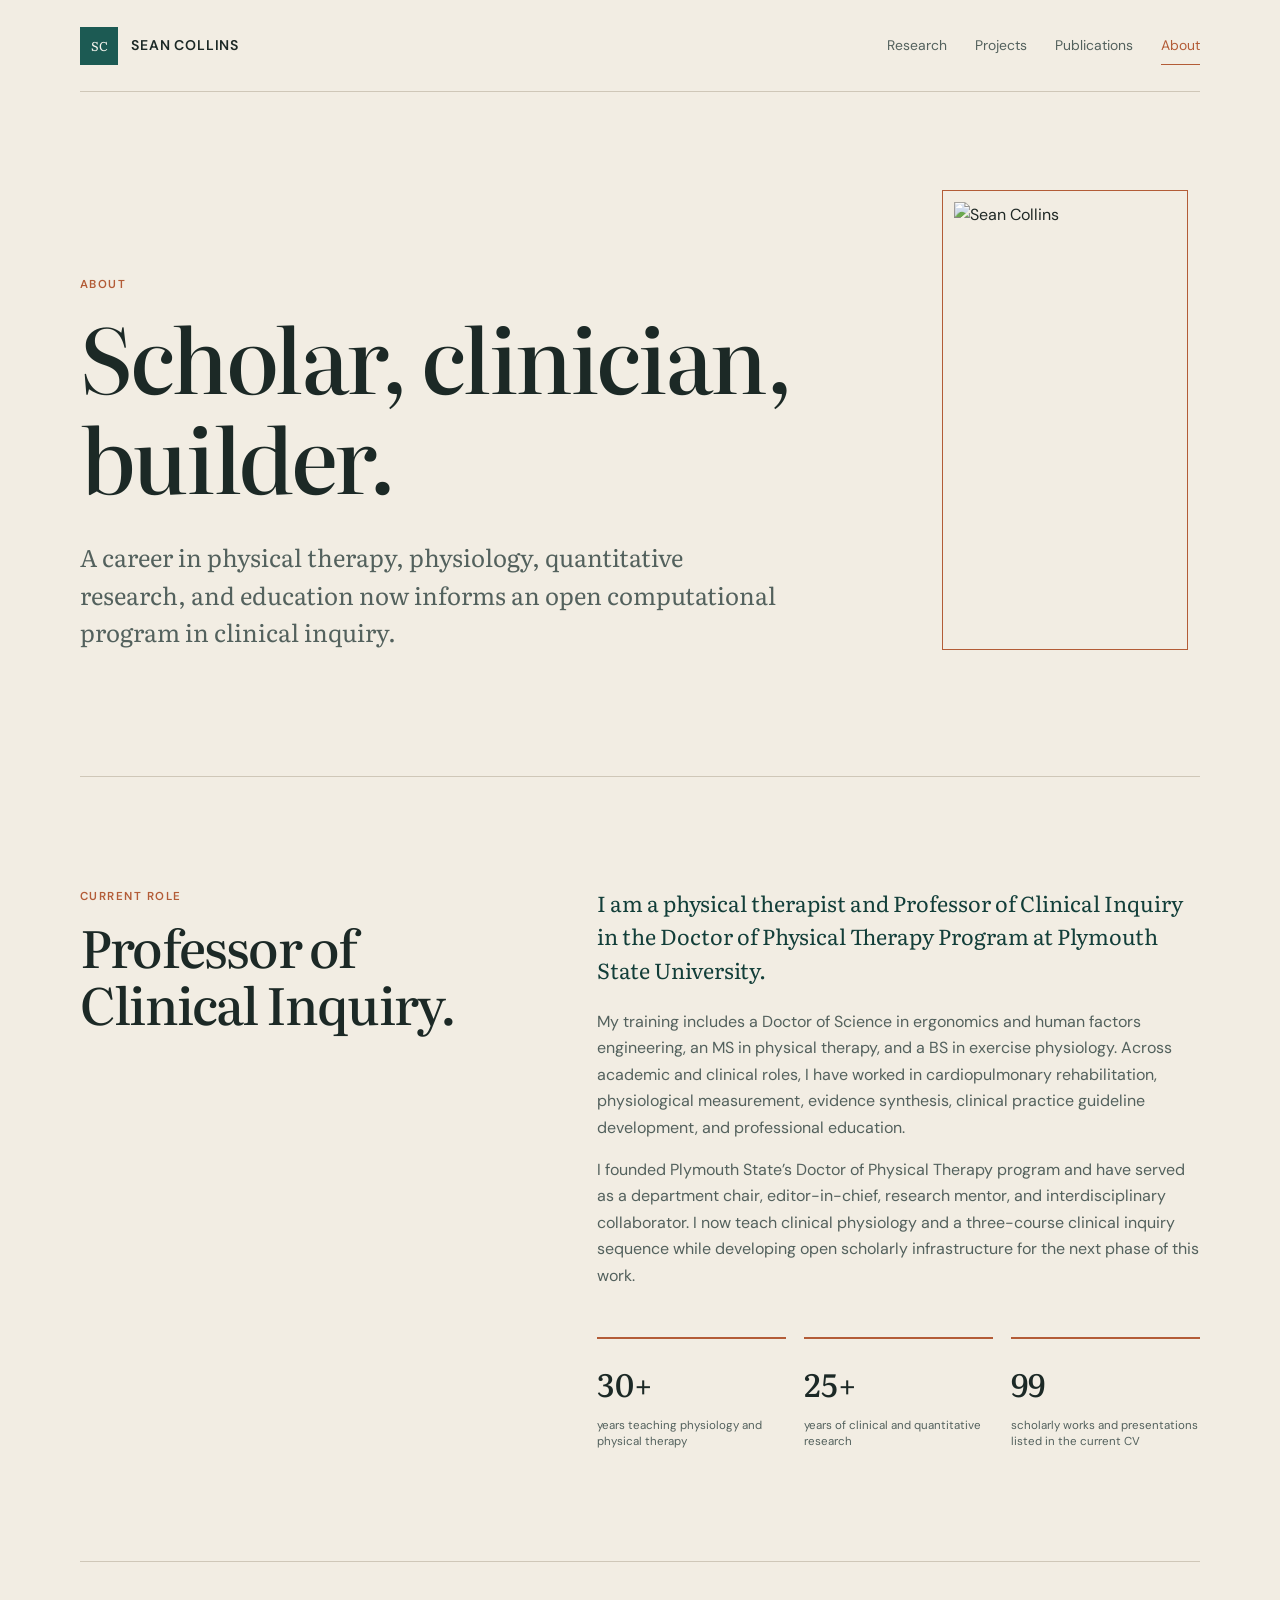
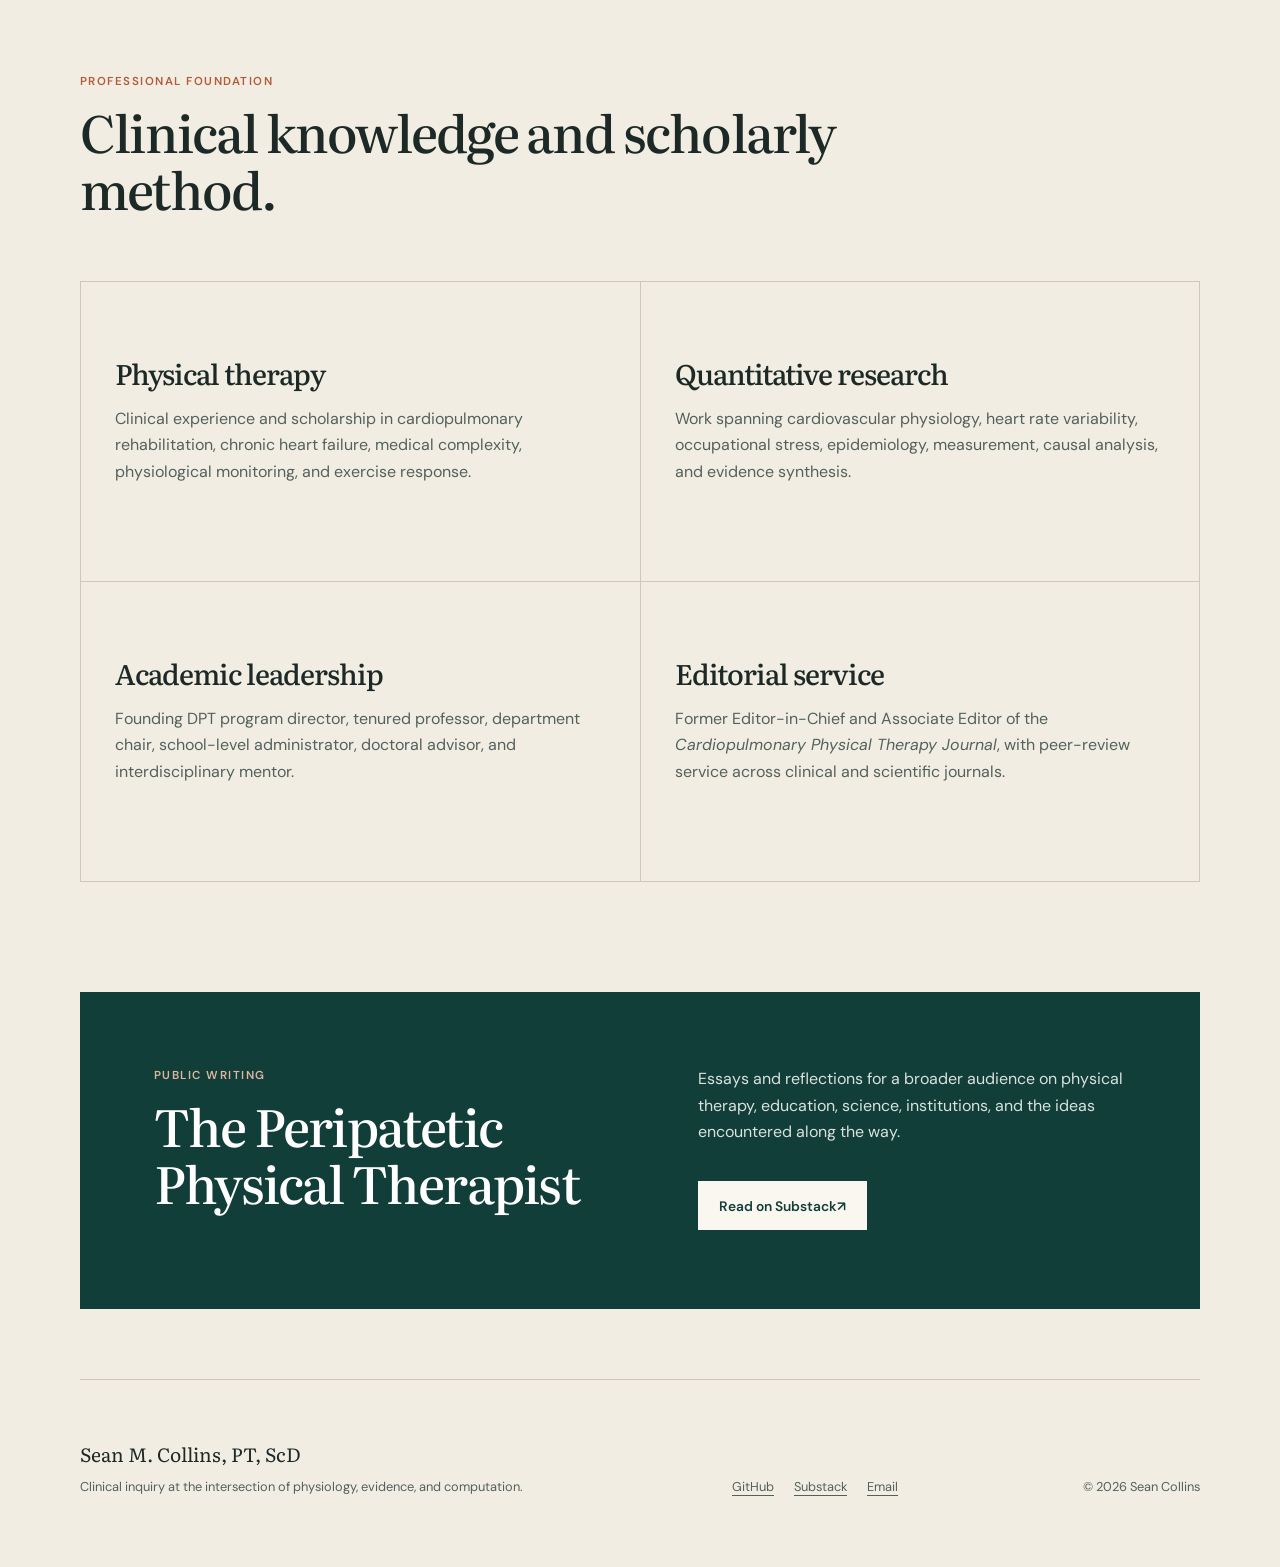
==== about.html @ 3b699ae3 "Split portfolio into focused pages Add a searchable CV-derived bibliography and increase the editori" ====
<!doctype html>
<html lang="en">
  <head>
    <meta charset="UTF-8" /><meta name="viewport" content="width=device-width, initial-scale=1.0" />
    <meta name="description" content="About Sean Collins, physical therapist, Professor of Clinical Inquiry, researcher, educator, and open-source builder." />
    <meta name="theme-color" content="#f2ede3" /><title>About | Sean Collins</title>
    <link rel="icon" href="favicon.svg" type="image/svg+xml" /><link rel="preconnect" href="https://fonts.googleapis.com" /><link rel="preconnect" href="https://fonts.gstatic.com" crossorigin />
    <link href="https://fonts.googleapis.com/css2?family=DM+Sans:wght@400;500;600&family=Literata:opsz,wght@7..72,400;7..72,500;7..72,600&display=swap" rel="stylesheet" />
    <link rel="stylesheet" href="styles.css" /><script src="script.js" defer></script>
  </head>
  <body>
    <a class="skip-link" href="#main">Skip to content</a>
    <header class="site-header"><a class="wordmark" href="index.html" aria-label="Sean Collins, home"><span>SC</span><strong>Sean Collins</strong></a><button class="menu-button" type="button" aria-expanded="false" aria-controls="site-nav"><span class="sr-only">Toggle navigation</span><span></span><span></span></button><nav id="site-nav" aria-label="Primary navigation"><a href="research.html">Research</a><a href="projects.html">Projects</a><a href="publications.html">Publications</a><a href="about.html" aria-current="page">About</a></nav></header>
    <main id="main">
      <header class="page-hero about-hero"><div><p class="eyebrow">About</p><h1>Scholar, clinician, builder.</h1><p class="hero-summary">A career in physical therapy, physiology, quantitative research, and education now informs an open computational program in clinical inquiry.</p></div><div class="portrait-frame"><img src="https://avatars.githubusercontent.com/u/75478344?v=4" alt="Sean Collins" width="460" height="460" /></div></header>
      <section class="about ruled-section">
        <div class="about-intro"><p class="section-number">Current role</p><h2>Professor of Clinical Inquiry.</h2></div>
        <div class="about-body"><p class="lead">I am a physical therapist and Professor of Clinical Inquiry in the Doctor of Physical Therapy Program at Plymouth State University.</p><p>My training includes a Doctor of Science in ergonomics and human factors engineering, an MS in physical therapy, and a BS in exercise physiology. Across academic and clinical roles, I have worked in cardiopulmonary rehabilitation, physiological measurement, evidence synthesis, clinical practice guideline development, and professional education.</p><p>I founded Plymouth State’s Doctor of Physical Therapy program and have served as a department chair, editor-in-chief, research mentor, and interdisciplinary collaborator. I now teach clinical physiology and a three-course clinical inquiry sequence while developing open scholarly infrastructure for the next phase of this work.</p><div class="credentials"><div><strong>30+</strong><span>years teaching physiology and physical therapy</span></div><div><strong>25+</strong><span>years of clinical and quantitative research</span></div><div><strong>99</strong><span>scholarly works and presentations listed in the current CV</span></div></div></div>
      </section>
      <section class="experience ruled-section">
        <div class="section-heading"><p class="section-number">Professional foundation</p><h2>Clinical knowledge and scholarly method.</h2></div>
        <div class="experience-grid"><article><h3>Physical therapy</h3><p>Clinical experience and scholarship in cardiopulmonary rehabilitation, chronic heart failure, medical complexity, physiological monitoring, and exercise response.</p></article><article><h3>Quantitative research</h3><p>Work spanning cardiovascular physiology, heart rate variability, occupational stress, epidemiology, measurement, causal analysis, and evidence synthesis.</p></article><article><h3>Academic leadership</h3><p>Founding DPT program director, tenured professor, department chair, school-level administrator, doctoral advisor, and interdisciplinary mentor.</p></article><article><h3>Editorial service</h3><p>Former Editor-in-Chief and Associate Editor of the <cite>Cardiopulmonary Physical Therapy Journal</cite>, with peer-review service across clinical and scientific journals.</p></article></div>
      </section>
      <section class="writing" aria-labelledby="writing-title"><div><p class="section-number">Public writing</p><h2 id="writing-title">The Peripatetic Physical Therapist</h2></div><div><p>Essays and reflections for a broader audience on physical therapy, education, science, institutions, and the ideas encountered along the way.</p><a class="button button-light" href="https://peripateticpt.substack.com/">Read on Substack <span aria-hidden="true">↗</span></a></div></section>
    </main>
    <footer><div><p class="footer-name">Sean M. Collins, PT, ScD</p><p>Clinical inquiry at the intersection of physiology, evidence, and computation.</p></div><div class="footer-links"><a href="https://github.com/scollinspt">GitHub</a><a href="https://peripateticpt.substack.com/">Substack</a><a href="mailto:smcollins1@plymouth.edu">Email</a></div><p class="copyright">© <span id="year">2026</span> Sean Collins</p></footer>
  </body>
</html>
---- styles.css ----
:root {
  --paper: #f2ede3; --paper-light: #faf7f0; --ink: #1c2926; --ink-soft: #53615d;
  --teal: #1c5a53; --teal-dark: #123e39; --copper: #b35c37; --line: #cfc7b8;
  --serif: "Literata", Georgia, serif; --sans: "DM Sans", Arial, sans-serif;
  --page: min(1120px, calc(100vw - 96px));
}
* { box-sizing: border-box; }
html { scroll-behavior: smooth; }
body { margin: 0; color: var(--ink); background: var(--paper); font-family: var(--sans); font-size: 16px; line-height: 1.65; }
a { color: inherit; text-decoration-thickness: 1px; text-underline-offset: 4px; }
img { display: block; max-width: 100%; }
h1, h2, h3, p { margin-top: 0; }
h1, h2, h3 { font-family: var(--serif); font-weight: 500; letter-spacing: -0.035em; line-height: 1.12; }
h1 { max-width: 900px; margin-bottom: 32px; font-size: clamp(3.35rem, 7vw, 7rem); }
h1 em { color: var(--copper); font-weight: 400; }
h2 { margin-bottom: 24px; font-size: clamp(2.2rem, 4vw, 3.8rem); }
h3 { font-size: clamp(1.4rem, 2.2vw, 2.05rem); }
.skip-link { position: fixed; z-index: 100; top: 12px; left: 12px; padding: 10px 16px; color: white; background: var(--teal-dark); transform: translateY(-150%); }
.skip-link:focus { transform: translateY(0); }
.sr-only { position: absolute; width: 1px; height: 1px; padding: 0; overflow: hidden; clip: rect(0, 0, 0, 0); white-space: nowrap; border: 0; }
.site-header { display: flex; align-items: center; justify-content: space-between; width: var(--page); min-height: 92px; margin: 0 auto; border-bottom: 1px solid var(--line); }
.wordmark { display: flex; gap: 13px; align-items: center; text-decoration: none; }
.wordmark span { display: grid; width: 38px; height: 38px; color: var(--paper-light); background: var(--teal); font-family: var(--serif); font-size: 0.8rem; place-items: center; }
.wordmark strong { font-size: 0.88rem; font-weight: 600; letter-spacing: 0.06em; text-transform: uppercase; }
#site-nav { display: flex; gap: 28px; }
#site-nav a { position: relative; color: var(--ink-soft); font-size: 0.87rem; text-decoration: none; }
#site-nav a:hover, #site-nav a:focus-visible, #site-nav a[aria-current="page"] { color: var(--copper); }
#site-nav a[aria-current="page"]::after { position: absolute; right: 0; bottom: -8px; left: 0; height: 1px; background: var(--copper); content: ""; }
.menu-button { display: none; }
.hero { display: grid; grid-template-columns: minmax(0, 3fr) minmax(250px, 1fr); gap: clamp(48px, 8vw, 110px); align-items: end; width: var(--page); min-height: calc(100vh - 92px); padding: 96px 0 88px; }
.page-hero { width: var(--page); min-height: 550px; margin: 0 auto; padding: 110px 0 90px; border-bottom: 1px solid var(--line); }
.page-hero h1 { max-width: 980px; }
.about-hero { display: grid; grid-template-columns: 2fr minmax(220px, 0.65fr); gap: 9vw; align-items: end; }
.eyebrow, .section-number, .project-meta, .project-number, .step-kicker, .pub-type, .bibliography-kicker { font-size: 0.72rem; font-weight: 600; letter-spacing: 0.13em; text-transform: uppercase; }
.eyebrow, .section-number, .step-kicker, .pub-type, .bibliography-kicker { color: var(--copper); }
.hero-summary { max-width: 700px; margin-bottom: 36px; color: var(--ink-soft); font-family: var(--serif); font-size: clamp(1.15rem, 2vw, 1.5rem); line-height: 1.55; }
.hero-actions, .project-links { display: flex; flex-wrap: wrap; gap: 24px; align-items: center; }
.button { display: inline-flex; align-items: center; justify-content: center; min-height: 49px; padding: 10px 20px; border: 1px solid var(--teal); font-size: 0.86rem; font-weight: 600; text-decoration: none; }
.button:hover, .button:focus-visible { color: white; background: var(--copper); border-color: var(--copper); }
.button-primary { color: white; background: var(--teal); }
.button-small { min-height: 43px; padding: 8px 16px; }
.button-light { margin-top: 20px; color: var(--teal-dark); background: var(--paper-light); border-color: var(--paper-light); }
.text-link { font-size: 0.88rem; font-weight: 600; }
.identity-card { padding-bottom: 8px; }
.portrait-frame { position: relative; margin-bottom: 24px; }
.portrait-frame::before { position: absolute; z-index: -1; inset: -12px 12px 12px -12px; border: 1px solid var(--copper); content: ""; }
.portrait-frame img { width: 100%; aspect-ratio: 1; filter: grayscale(20%) sepia(8%); object-fit: cover; }
.identity-copy { padding-left: 12px; border-left: 2px solid var(--copper); color: var(--ink-soft); font-size: 0.82rem; line-height: 1.55; }
.identity-copy p { margin-bottom: 0; }
.identity-copy .signature { margin-bottom: 7px; color: var(--ink); font-family: var(--serif); font-size: 1.12rem; }
.ruled-section { width: var(--page); margin: 0 auto; padding: 110px 0; border-top: 1px solid var(--line); }
.page-hero + .ruled-section { border-top: 0; }
.premise-grid, .split-callout { display: grid; grid-template-columns: 1fr 1fr; gap: 9vw; margin-top: 42px; }
.split-callout { margin-top: 0; }
.premise-grid h2 { max-width: 500px; }
.premise-grid > div { max-width: 600px; }
.lead { color: var(--teal-dark); font-family: var(--serif); font-size: 1.35rem; line-height: 1.55; }
.section-heading { max-width: 820px; margin-bottom: 64px; }
.section-heading > p:last-child { max-width: 670px; color: var(--ink-soft); font-size: 1.05rem; }
.research-path { display: grid; grid-template-columns: 1fr 42px 1fr 42px 1fr; align-items: stretch; }
.path-step { position: relative; display: flex; flex-direction: column; min-height: 380px; padding: 32px; border: 1px solid var(--line); background: rgb(250 247 240 / 45%); }
.compact-path .path-step { min-height: 350px; }
.step-index { display: grid; width: 38px; height: 38px; margin-bottom: 42px; border: 1px solid var(--copper); border-radius: 50%; color: var(--copper); font-family: var(--serif); place-items: center; }
.path-step h3 { margin-bottom: 20px; }
.path-step p:not(.step-kicker) { color: var(--ink-soft); font-size: 0.93rem; }
.path-step a { margin-top: auto; color: var(--teal); font-weight: 600; }
.path-arrow { display: grid; color: var(--copper); font-family: var(--serif); font-size: 1.5rem; place-items: center; }
.portal-grid, .principle-grid, .experience-grid { display: grid; grid-template-columns: repeat(2, 1fr); border-top: 1px solid var(--line); border-left: 1px solid var(--line); }
.portal-card, .principle-grid article, .experience-grid article { min-height: 270px; padding: 34px; border-right: 1px solid var(--line); border-bottom: 1px solid var(--line); }
.portal-card { text-decoration: none; }
.portal-card > span, .principle-grid article > span { color: var(--copper); font-size: 0.75rem; font-weight: 600; }
.portal-card h3, .principle-grid h3, .experience-grid h3 { margin: 42px 0 16px; }
.portal-card p, .principle-grid p, .experience-grid p { color: var(--ink-soft); }
.portal-card:hover, .portal-card:focus-visible { color: white; background: var(--teal); outline: 0; }
.portal-card:hover p, .portal-card:focus-visible p { color: #d9e2df; }
.principle-grid article, .experience-grid article { min-height: 300px; }
blockquote { max-width: 850px; margin: 0 auto; padding: 50px 48px 120px; color: var(--teal-dark); text-align: center; }
blockquote p { font-family: var(--serif); font-size: clamp(1.5rem, 2.8vw, 2.35rem); line-height: 1.45; }
blockquote::before { display: block; width: 80px; height: 1px; margin: 0 auto 32px; background: var(--copper); content: ""; }
.project-list { padding-top: 0; }
.project { position: relative; padding: 80px 0; overflow: hidden; border-bottom: 1px solid var(--line); scroll-margin-top: 30px; }
.project:first-child { padding-top: 30px; }
.project-meta { display: flex; justify-content: space-between; margin-bottom: 52px; color: var(--ink-soft); }
.project-meta span:last-child { color: var(--copper); }
.project-body { display: grid; grid-template-columns: 1fr 2fr; gap: 7vw; }
.project-number { margin-bottom: 16px; color: var(--copper); }
.project h2 { margin-bottom: 0; font-size: clamp(2.2rem, 4.8vw, 4.7rem); }
.project-description { max-width: 680px; }
.project-description > p { color: var(--ink-soft); }
.project-description .project-lead { color: var(--ink); font-family: var(--serif); font-size: 1.28rem; }
.tags { display: flex; flex-wrap: wrap; gap: 8px; margin: 28px 0 32px; }
.tags span { padding: 5px 10px; border: 1px solid var(--line); color: var(--ink-soft); font-size: 0.75rem; }
.model-figure { position: relative; width: min(100%, 650px); height: 340px; margin: 70px auto 0; }
.model-core, .orbit { position: absolute; top: 50%; left: 50%; display: grid; border-radius: 50%; transform: translate(-50%, -50%); place-items: center; }
.model-core { z-index: 4; width: 160px; height: 160px; color: white; background: var(--teal); box-shadow: 0 16px 35px rgb(28 90 83 / 20%); text-align: center; }
.model-core strong { font-family: var(--serif); font-size: 1.55rem; }
.model-core span { font-size: 0.65rem; letter-spacing: 0.12em; text-transform: uppercase; }
.orbit { border: 1px solid var(--line); }
.orbit span { position: absolute; padding: 5px 9px; color: var(--ink-soft); background: var(--paper); font-size: 0.72rem; letter-spacing: 0.08em; text-transform: uppercase; }
.orbit-one { width: 270px; height: 210px; }.orbit-one span { top: -14px; }
.orbit-two { width: 410px; height: 275px; }.orbit-two span { right: -28px; }
.orbit-three { width: 560px; height: 335px; }.orbit-three span { bottom: 2px; }
.about { display: grid; grid-template-columns: 1fr 1.5fr; gap: 9vw; }
.about-intro { position: sticky; top: 40px; align-self: start; }
.about-body > p:not(.lead) { color: var(--ink-soft); }
.credentials { display: grid; grid-template-columns: repeat(3, 1fr); gap: 18px; margin-top: 48px; }
.credentials div { padding-top: 18px; border-top: 2px solid var(--copper); }
.credentials strong, .credentials span { display: block; }
.credentials strong { margin-bottom: 8px; font-family: var(--serif); font-size: 2rem; font-weight: 500; }
.credentials span { color: var(--ink-soft); font-size: 0.72rem; line-height: 1.45; }
.writing { display: grid; grid-template-columns: 1fr 1fr; gap: 9vw; width: var(--page); margin: 0 auto 70px; padding: 74px; color: white; background: var(--teal-dark); }
.writing .section-number { color: #dfb69e; }
.writing p { max-width: 520px; color: #d9e2df; }
.bibliography-note { max-width: 660px; color: var(--ink-soft); font-size: 0.86rem; }
.bibliography-tools { position: sticky; z-index: 5; top: 0; width: var(--page); margin: 0 auto; padding: 28px 0 24px; border-bottom: 1px solid var(--line); background: rgb(242 237 227 / 96%); backdrop-filter: blur(8px); }
.bibliography-tools > label { display: block; margin-bottom: 8px; color: var(--copper); font-size: 0.72rem; font-weight: 600; letter-spacing: 0.12em; text-transform: uppercase; }
.search-row { display: grid; grid-template-columns: 1fr auto; gap: 22px; align-items: center; }
#publication-search { width: 100%; padding: 13px 0; border: 0; border-bottom: 1px solid var(--ink); outline: 0; color: var(--ink); background: transparent; font: 1.05rem var(--serif); }
#publication-search:focus { border-color: var(--copper); box-shadow: 0 1px var(--copper); }
#publication-result-count { color: var(--ink-soft); font-size: 0.8rem; white-space: nowrap; }
.category-links { display: flex; flex-wrap: wrap; gap: 8px 20px; margin-top: 18px; }
.category-links a { color: var(--ink-soft); font-size: 0.76rem; }
.bibliography-section { width: var(--page); margin: 0 auto; padding: 90px 0; border-bottom: 1px solid var(--line); scroll-margin-top: 180px; }
.bibliography-heading { display: grid; grid-template-columns: 1fr auto; gap: 30px; align-items: end; margin-bottom: 48px; }
.bibliography-heading h2 { max-width: 780px; margin-bottom: 0; }
.bibliography-heading > a { color: var(--ink-soft); font-size: 0.76rem; }
.bibliography-list { margin: 0; padding: 0; border-top: 1px solid var(--line); list-style: none; }
.bibliography-list li { display: grid; grid-template-columns: 72px 1fr; gap: 28px; padding: 24px 0; border-bottom: 1px solid var(--line); }
.bibliography-list li[hidden], .bibliography-section[hidden] { display: none; }
.bibliography-list p { max-width: 900px; margin-bottom: 0; color: var(--ink-soft); }
.bibliography-list a { color: var(--teal); overflow-wrap: anywhere; }
.citation-year { color: var(--copper); font-family: var(--serif); font-size: 1.08rem; }
.status-label { display: inline-block; margin-left: 8px; padding: 2px 7px; border: 1px solid var(--copper); color: var(--copper); font: 0.64rem var(--sans); letter-spacing: 0.06em; text-transform: uppercase; }
footer { display: grid; grid-template-columns: 2fr 1fr auto; gap: 50px; align-items: end; width: var(--page); margin: 0 auto; padding: 58px 0 70px; border-top: 1px solid var(--line); color: var(--ink-soft); font-size: 0.8rem; }
footer p { margin-bottom: 0; }
.footer-name { margin-bottom: 6px; color: var(--ink); font-family: var(--serif); font-size: 1.2rem; }
.footer-links { display: flex; gap: 20px; }
.copyright { white-space: nowrap; }
@media (max-width: 900px) {
  :root { --page: min(100% - 48px, 720px); }
  .site-header { position: relative; }
  .menu-button { display: grid; width: 42px; height: 42px; padding: 11px; border: 0; background: transparent; place-content: center; }
  .menu-button span:not(.sr-only) { display: block; width: 22px; height: 1px; margin: 3px 0; background: var(--ink); }
  #site-nav { position: absolute; z-index: 10; top: 76px; right: 0; left: 0; display: none; flex-direction: column; gap: 0; padding: 12px 20px; background: var(--paper-light); box-shadow: 0 12px 20px rgb(28 41 38 / 8%); }
  #site-nav.open { display: flex; }
  #site-nav a { padding: 12px 0; }
  #site-nav a[aria-current="page"]::after { display: none; }
  .hero { grid-template-columns: 1fr; min-height: auto; padding: 82px 0; }
  .page-hero { min-height: 0; padding: 82px 0; }
  .about-hero { grid-template-columns: 1fr; }
  .about-hero .portrait-frame { max-width: 280px; }
  .identity-card { display: grid; grid-template-columns: 180px 1fr; gap: 30px; align-items: end; max-width: 520px; }
  .identity-card .portrait-frame { margin-bottom: 0; }
  .premise-grid, .about, .split-callout, .writing { grid-template-columns: 1fr; gap: 35px; }
  .research-path { grid-template-columns: 1fr; }
  .path-arrow { height: 42px; transform: rotate(90deg); }
  .path-step { min-height: 310px; }
  .about-intro { position: static; }
  .writing { padding: 52px; }
  .bibliography-tools { position: static; }
  footer { grid-template-columns: 1fr; gap: 28px; }
}
@media (max-width: 620px) {
  :root { --page: calc(100vw - 36px); }
  h1 { font-size: clamp(3rem, 14vw, 4.7rem); }
  .site-header { min-height: 76px; }
  .hero, .page-hero { padding: 64px 0; }
  .identity-card { grid-template-columns: 112px 1fr; gap: 20px; }
  .ruled-section { padding: 78px 0; }
  .portal-grid, .principle-grid, .experience-grid, .credentials { grid-template-columns: 1fr; }
  .portal-card, .principle-grid article, .experience-grid article { min-height: 0; }
  .project-meta { gap: 20px; }
  .project-body { grid-template-columns: 1fr; gap: 28px; }
  .project h2 { font-size: 2.7rem; }
  .model-figure { height: 290px; transform: scale(0.72); }
  .writing { width: 100%; margin-bottom: 0; padding: 64px 24px; }
  .search-row { grid-template-columns: 1fr; gap: 8px; }
  .bibliography-section { padding: 70px 0; }
  .bibliography-heading { grid-template-columns: 1fr; }
  .bibliography-heading > a { display: none; }
  .bibliography-list li { grid-template-columns: 52px 1fr; gap: 16px; padding: 22px 0; }
}
@media (prefers-reduced-motion: reduce) { html { scroll-behavior: auto; } }
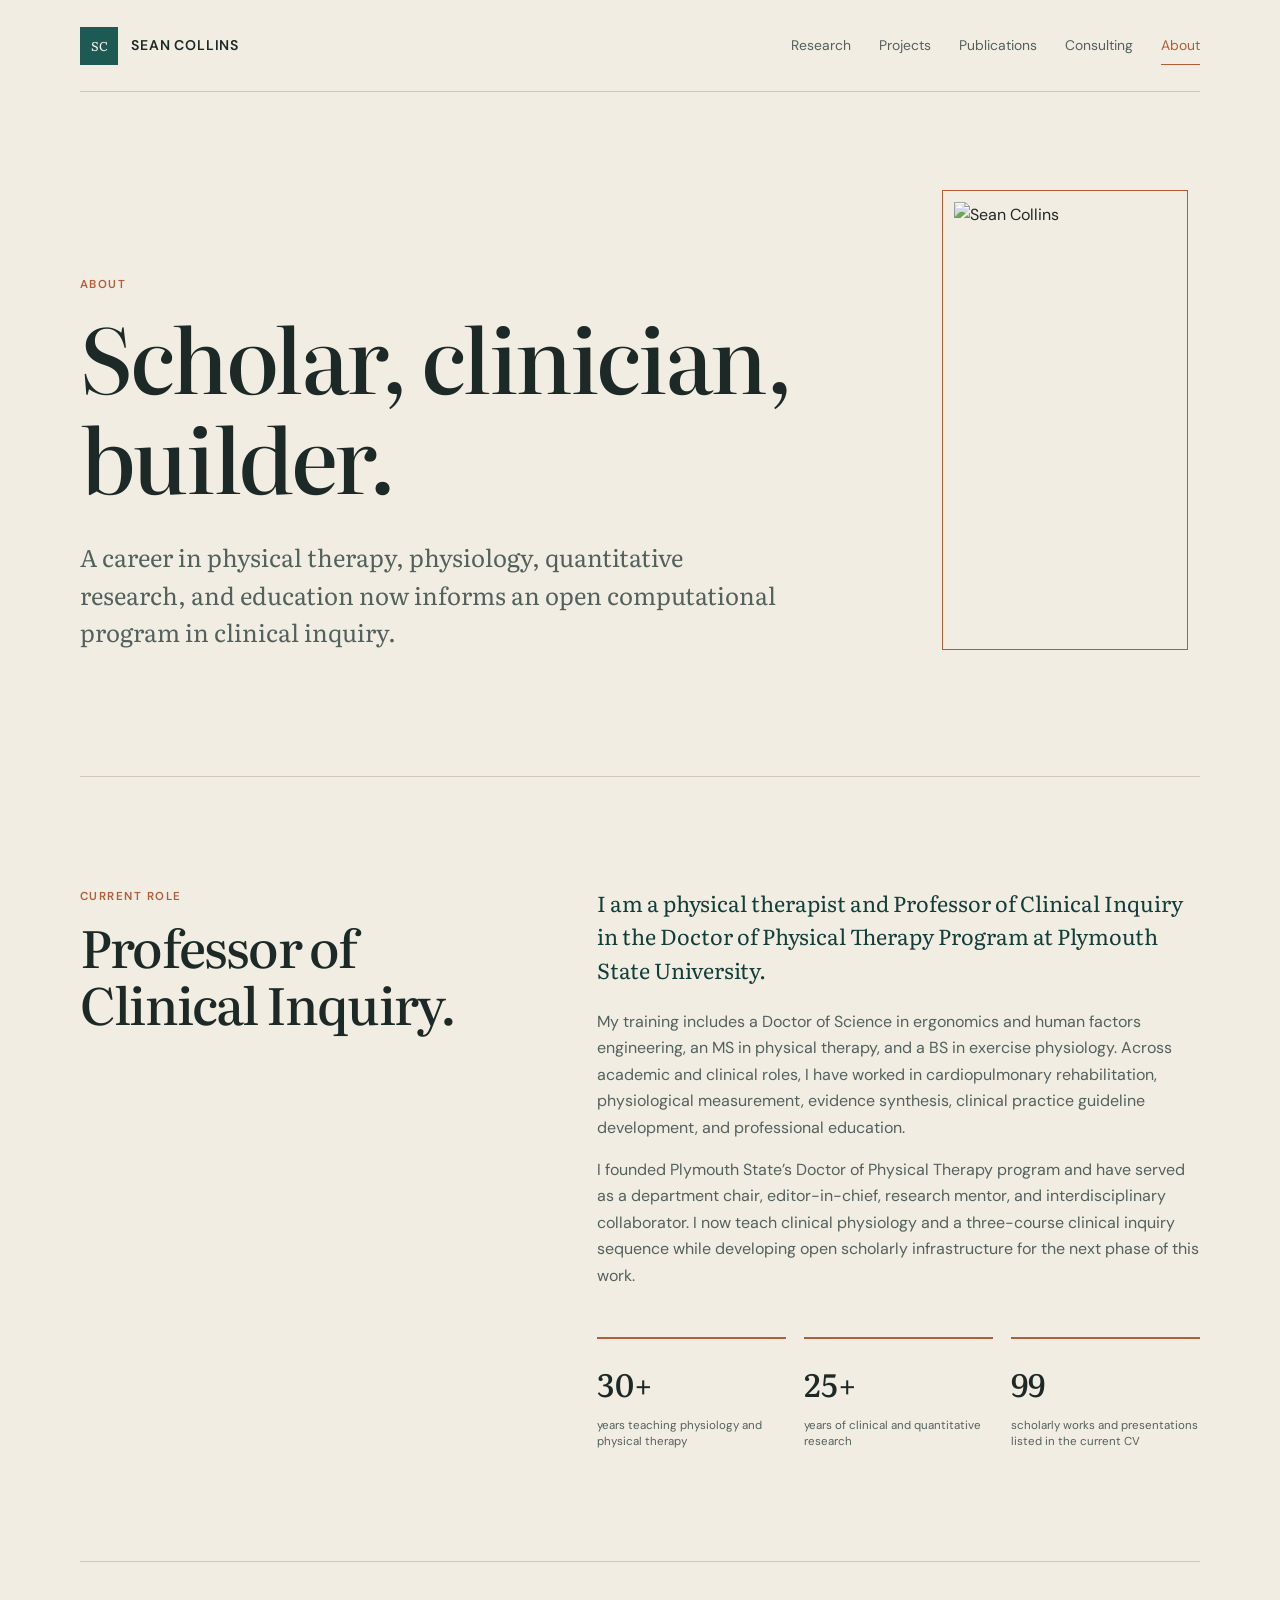
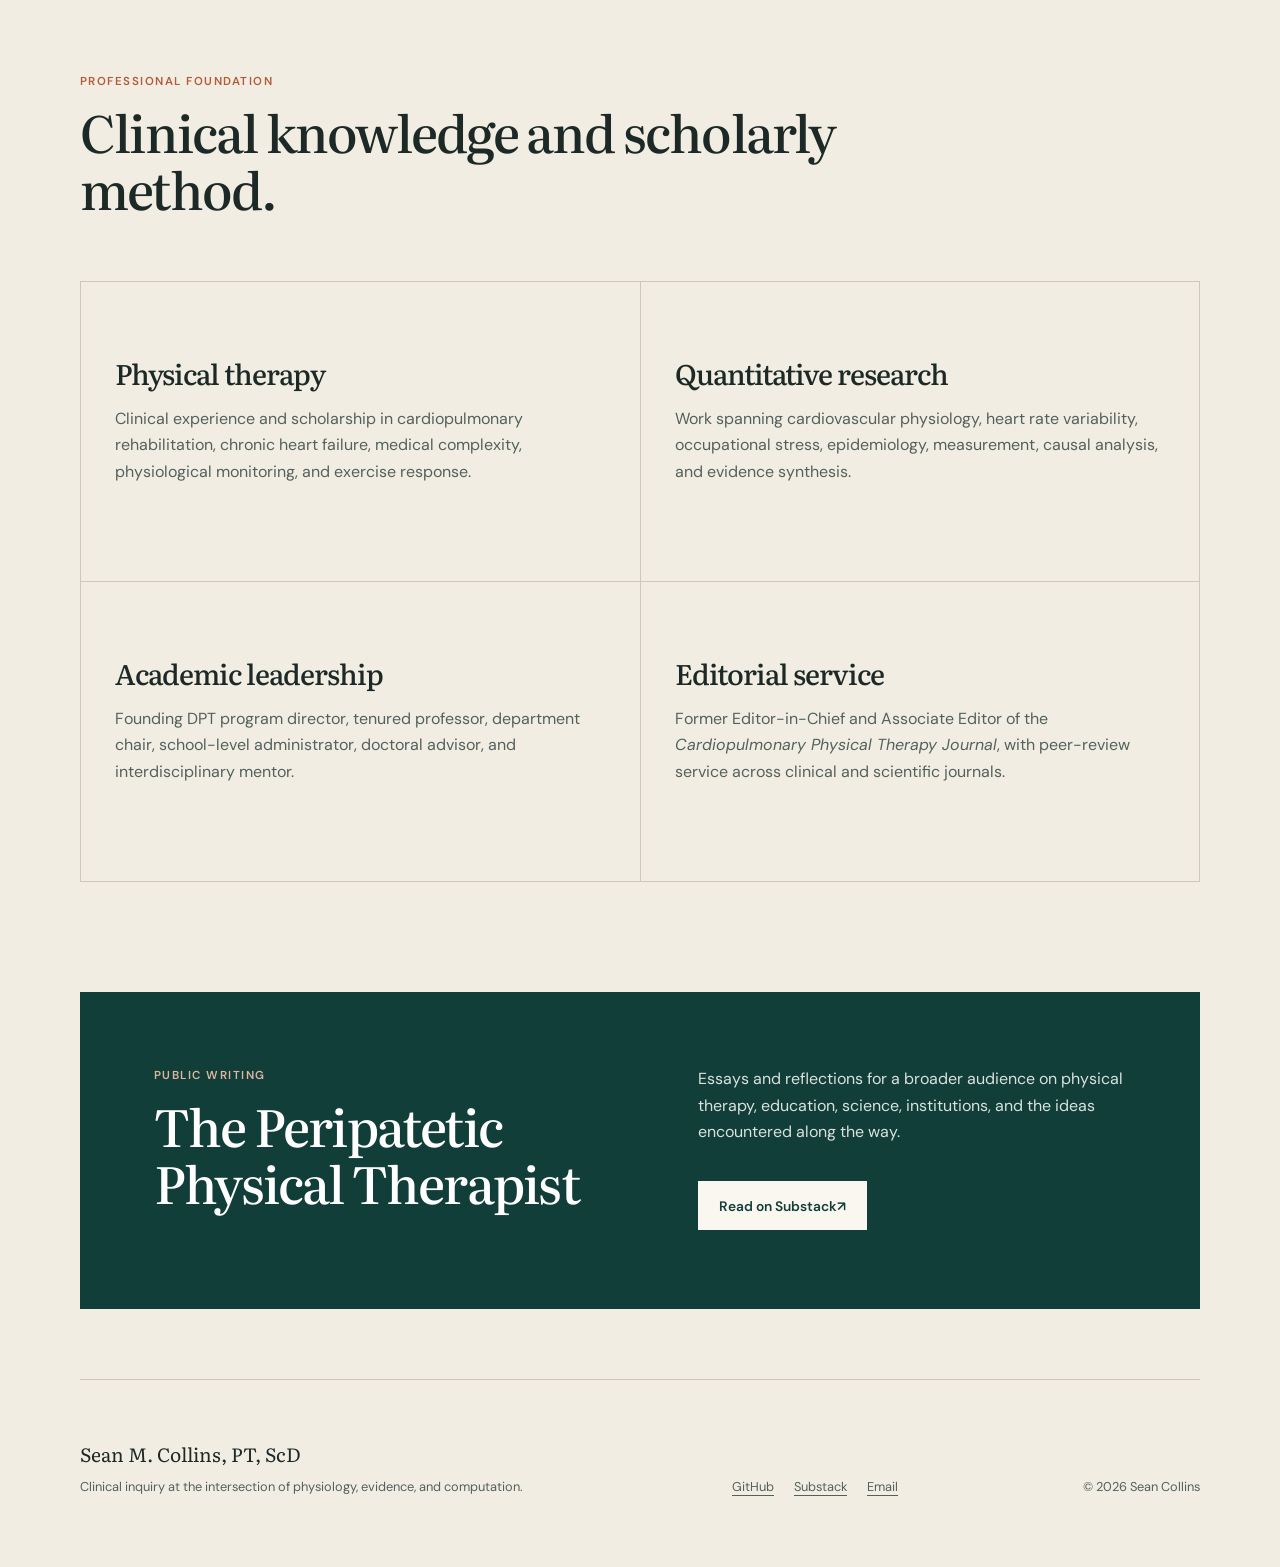
==== commit b4e03e0b: "Add consulting and mentoring services" ====
--- a/about.html
+++ b/about.html
@@ -10,7 +10,7 @@
   </head>
   <body>
     <a class="skip-link" href="#main">Skip to content</a>
-    <header class="site-header"><a class="wordmark" href="index.html" aria-label="Sean Collins, home"><span>SC</span><strong>Sean Collins</strong></a><button class="menu-button" type="button" aria-expanded="false" aria-controls="site-nav"><span class="sr-only">Toggle navigation</span><span></span><span></span></button><nav id="site-nav" aria-label="Primary navigation"><a href="research.html">Research</a><a href="projects.html">Projects</a><a href="publications.html">Publications</a><a href="about.html" aria-current="page">About</a></nav></header>
+    <header class="site-header"><a class="wordmark" href="index.html" aria-label="Sean Collins, home"><span>SC</span><strong>Sean Collins</strong></a><button class="menu-button" type="button" aria-expanded="false" aria-controls="site-nav"><span class="sr-only">Toggle navigation</span><span></span><span></span></button><nav id="site-nav" aria-label="Primary navigation"><a href="research.html">Research</a><a href="projects.html">Projects</a><a href="publications.html">Publications</a><a href="consulting.html">Consulting</a><a href="about.html" aria-current="page">About</a></nav></header>
     <main id="main">
       <header class="page-hero about-hero"><div><p class="eyebrow">About</p><h1>Scholar, clinician, builder.</h1><p class="hero-summary">A career in physical therapy, physiology, quantitative research, and education now informs an open computational program in clinical inquiry.</p></div><div class="portrait-frame"><img src="https://avatars.githubusercontent.com/u/75478344?v=4" alt="Sean Collins" width="460" height="460" /></div></header>
       <section class="about ruled-section">
--- a/styles.css
+++ b/styles.css
@@ -8,6 +8,7 @@
 html { scroll-behavior: smooth; }
 body { margin: 0; color: var(--ink); background: var(--paper); font-family: var(--sans); font-size: 16px; line-height: 1.65; }
 a { color: inherit; text-decoration-thickness: 1px; text-underline-offset: 4px; }
+a:focus-visible, button:focus-visible, input:focus-visible { outline: 2px solid var(--copper); outline-offset: 4px; }
 img { display: block; max-width: 100%; }
 h1, h2, h3, p { margin-top: 0; }
 h1, h2, h3 { font-family: var(--serif); font-weight: 500; letter-spacing: -0.035em; line-height: 1.12; }
@@ -27,7 +28,7 @@
 #site-nav a:hover, #site-nav a:focus-visible, #site-nav a[aria-current="page"] { color: var(--copper); }
 #site-nav a[aria-current="page"]::after { position: absolute; right: 0; bottom: -8px; left: 0; height: 1px; background: var(--copper); content: ""; }
 .menu-button { display: none; }
-.hero { display: grid; grid-template-columns: minmax(0, 3fr) minmax(250px, 1fr); gap: clamp(48px, 8vw, 110px); align-items: end; width: var(--page); min-height: calc(100vh - 92px); padding: 96px 0 88px; }
+.hero { display: grid; grid-template-columns: minmax(0, 3fr) minmax(250px, 1fr); gap: clamp(48px, 8vw, 110px); align-items: end; width: var(--page); min-height: calc(100vh - 92px); margin: 0 auto; padding: 96px 0 88px; }
 .page-hero { width: var(--page); min-height: 550px; margin: 0 auto; padding: 110px 0 90px; border-bottom: 1px solid var(--line); }
 .page-hero h1 { max-width: 980px; }
 .about-hero { display: grid; grid-template-columns: 2fr minmax(220px, 0.65fr); gap: 9vw; align-items: end; }
@@ -65,6 +66,14 @@
 .path-step p:not(.step-kicker) { color: var(--ink-soft); font-size: 0.93rem; }
 .path-step a { margin-top: auto; color: var(--teal); font-weight: 600; }
 .path-arrow { display: grid; color: var(--copper); font-family: var(--serif); font-size: 1.5rem; place-items: center; }
+.ecosystem-grid { display: grid; grid-template-columns: repeat(2, 1fr); border-top: 1px solid var(--line); border-left: 1px solid var(--line); }
+.ecosystem-grid article { display: flex; flex-direction: column; min-height: 300px; padding: 34px; border-right: 1px solid var(--line); border-bottom: 1px solid var(--line); }
+.ecosystem-grid h3 { margin: 34px 0 18px; }
+.ecosystem-grid h3 a { text-decoration-color: var(--copper); }
+.ecosystem-grid article > p:not(.step-kicker) { color: var(--ink-soft); }
+.ecosystem-grid .text-link { margin-top: auto; color: var(--teal); }
+.ecosystem-flow { display: flex; gap: 18px; align-items: center; justify-content: center; margin: 34px 0 22px; color: var(--teal-dark); font-family: var(--serif); font-size: 1.05rem; text-align: center; }
+.ecosystem-flow span[aria-hidden="true"] { flex: 0 0 auto; color: var(--copper); font-size: 1.35rem; }
 .portal-grid, .principle-grid, .experience-grid { display: grid; grid-template-columns: repeat(2, 1fr); border-top: 1px solid var(--line); border-left: 1px solid var(--line); }
 .portal-card, .principle-grid article, .experience-grid article { min-height: 270px; padding: 34px; border-right: 1px solid var(--line); border-bottom: 1px solid var(--line); }
 .portal-card { text-decoration: none; }
@@ -153,6 +162,8 @@
   .identity-card .portrait-frame { margin-bottom: 0; }
   .premise-grid, .about, .split-callout, .writing { grid-template-columns: 1fr; gap: 35px; }
   .research-path { grid-template-columns: 1fr; }
+  .ecosystem-flow { flex-direction: column; }
+  .ecosystem-flow span[aria-hidden="true"] { transform: rotate(90deg); }
   .path-arrow { height: 42px; transform: rotate(90deg); }
   .path-step { min-height: 310px; }
   .about-intro { position: static; }
@@ -167,8 +178,8 @@
   .hero, .page-hero { padding: 64px 0; }
   .identity-card { grid-template-columns: 112px 1fr; gap: 20px; }
   .ruled-section { padding: 78px 0; }
-  .portal-grid, .principle-grid, .experience-grid, .credentials { grid-template-columns: 1fr; }
-  .portal-card, .principle-grid article, .experience-grid article { min-height: 0; }
+  .portal-grid, .principle-grid, .experience-grid, .credentials, .ecosystem-grid { grid-template-columns: 1fr; }
+  .portal-card, .principle-grid article, .experience-grid article, .ecosystem-grid article { min-height: 0; }
   .project-meta { gap: 20px; }
   .project-body { grid-template-columns: 1fr; gap: 28px; }
   .project h2 { font-size: 2.7rem; }
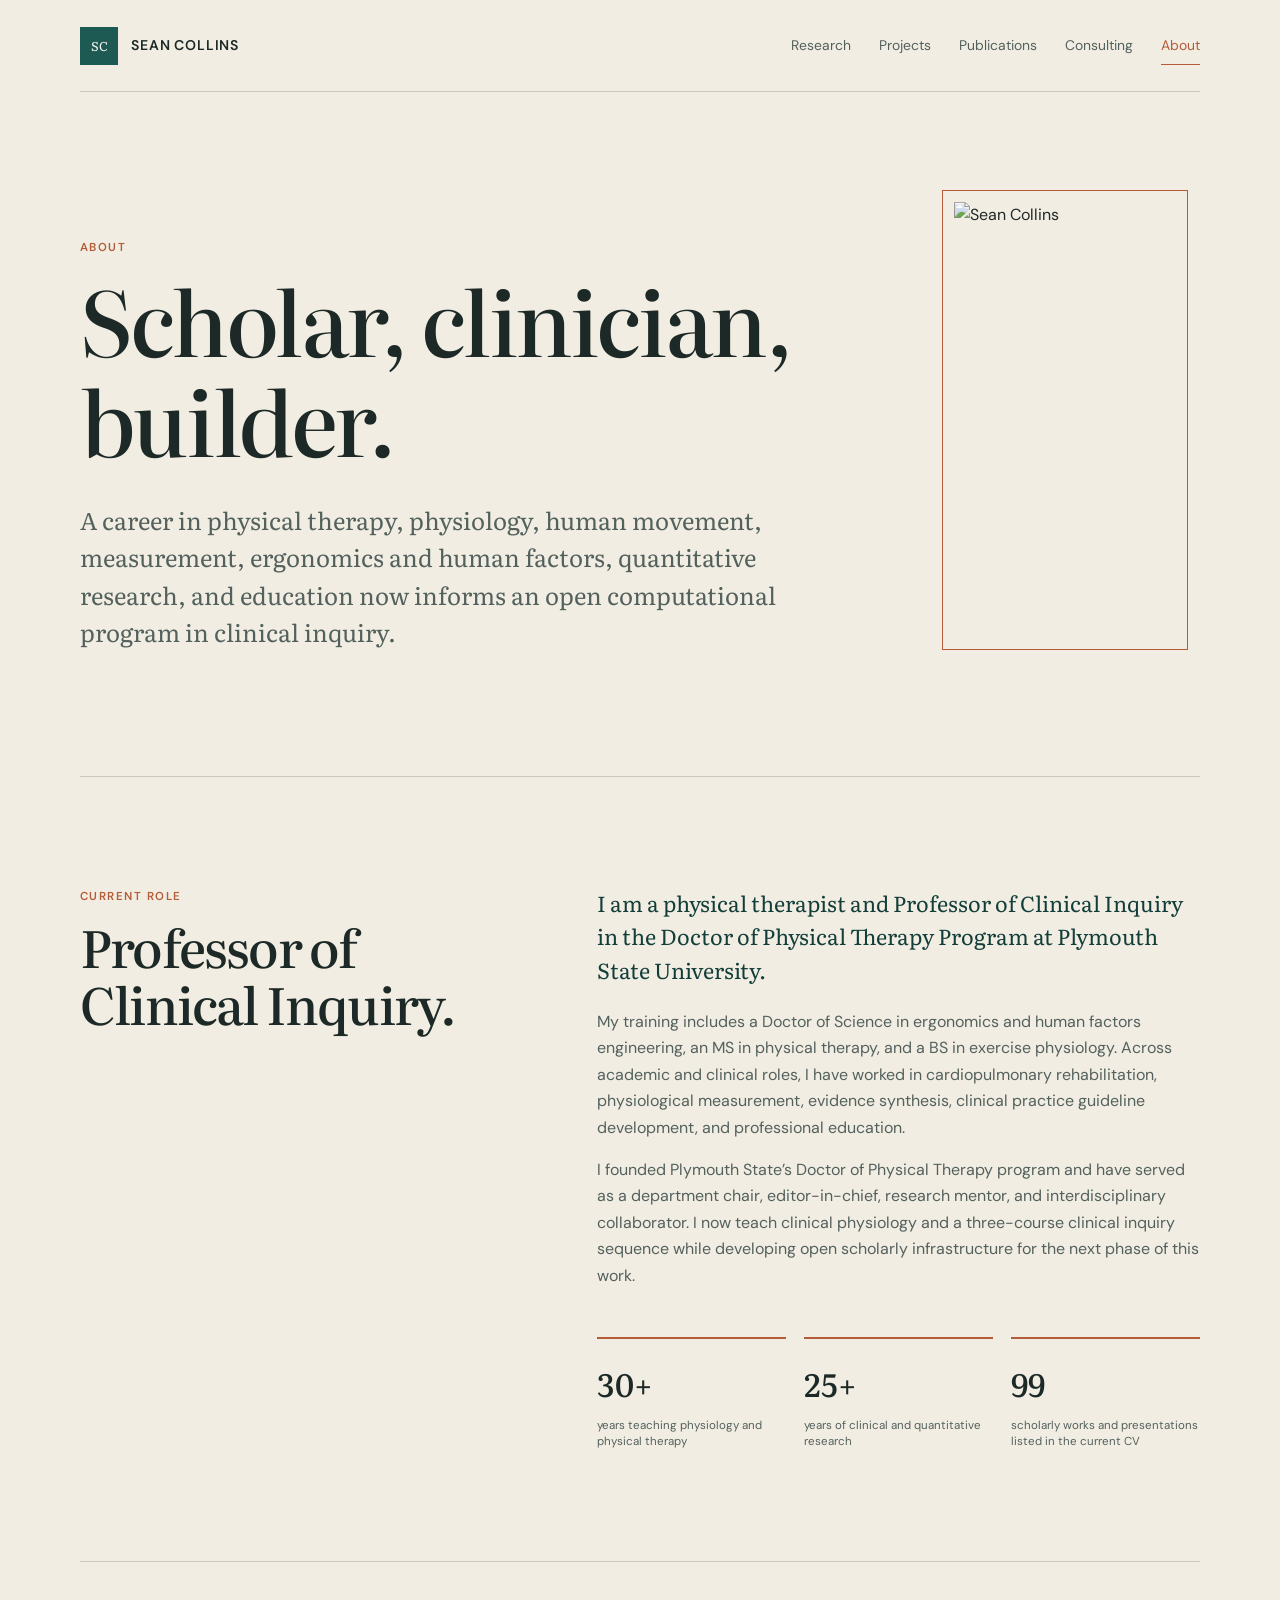
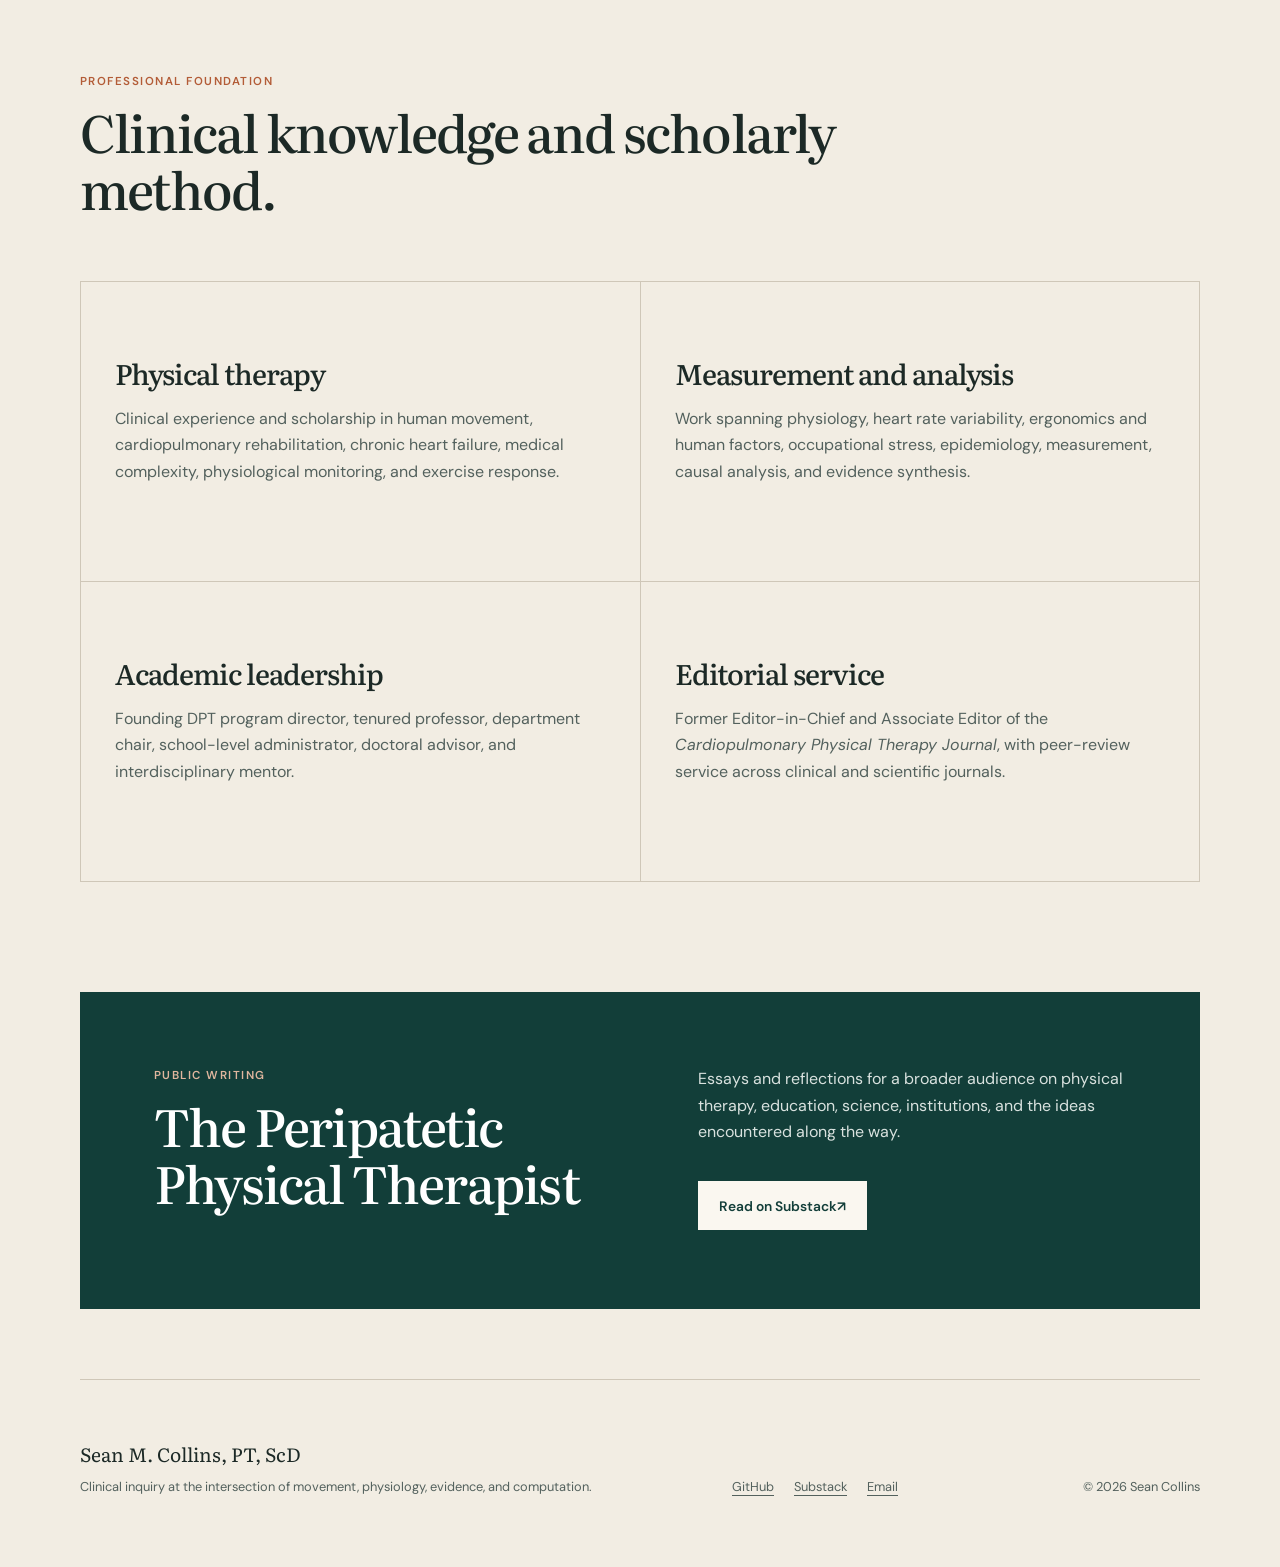
==== commit 6dc2db00: "Integrate Movement Systems into professional profile" ====
--- a/about.html
+++ b/about.html
@@ -2,7 +2,7 @@
 <html lang="en">
   <head>
     <meta charset="UTF-8" /><meta name="viewport" content="width=device-width, initial-scale=1.0" />
-    <meta name="description" content="About Sean Collins, physical therapist, Professor of Clinical Inquiry, researcher, educator, and open-source builder." />
+    <meta name="description" content="About Sean Collins, physical therapist, Professor of Clinical Inquiry, movement and physiology researcher, educator, and open-source builder." />
     <meta name="theme-color" content="#f2ede3" /><title>About | Sean Collins</title>
     <link rel="icon" href="favicon.svg" type="image/svg+xml" /><link rel="preconnect" href="https://fonts.googleapis.com" /><link rel="preconnect" href="https://fonts.gstatic.com" crossorigin />
     <link href="https://fonts.googleapis.com/css2?family=DM+Sans:wght@400;500;600&family=Literata:opsz,wght@7..72,400;7..72,500;7..72,600&display=swap" rel="stylesheet" />
@@ -12,17 +12,17 @@
     <a class="skip-link" href="#main">Skip to content</a>
     <header class="site-header"><a class="wordmark" href="index.html" aria-label="Sean Collins, home"><span>SC</span><strong>Sean Collins</strong></a><button class="menu-button" type="button" aria-expanded="false" aria-controls="site-nav"><span class="sr-only">Toggle navigation</span><span></span><span></span></button><nav id="site-nav" aria-label="Primary navigation"><a href="research.html">Research</a><a href="projects.html">Projects</a><a href="publications.html">Publications</a><a href="consulting.html">Consulting</a><a href="about.html" aria-current="page">About</a></nav></header>
     <main id="main">
-      <header class="page-hero about-hero"><div><p class="eyebrow">About</p><h1>Scholar, clinician, builder.</h1><p class="hero-summary">A career in physical therapy, physiology, quantitative research, and education now informs an open computational program in clinical inquiry.</p></div><div class="portrait-frame"><img src="https://avatars.githubusercontent.com/u/75478344?v=4" alt="Sean Collins" width="460" height="460" /></div></header>
+      <header class="page-hero about-hero"><div><p class="eyebrow">About</p><h1>Scholar, clinician, builder.</h1><p class="hero-summary">A career in physical therapy, physiology, human movement, measurement, ergonomics and human factors, quantitative research, and education now informs an open computational program in clinical inquiry.</p></div><div class="portrait-frame"><img src="https://avatars.githubusercontent.com/u/75478344?v=4" alt="Sean Collins" width="460" height="460" /></div></header>
       <section class="about ruled-section">
         <div class="about-intro"><p class="section-number">Current role</p><h2>Professor of Clinical Inquiry.</h2></div>
         <div class="about-body"><p class="lead">I am a physical therapist and Professor of Clinical Inquiry in the Doctor of Physical Therapy Program at Plymouth State University.</p><p>My training includes a Doctor of Science in ergonomics and human factors engineering, an MS in physical therapy, and a BS in exercise physiology. Across academic and clinical roles, I have worked in cardiopulmonary rehabilitation, physiological measurement, evidence synthesis, clinical practice guideline development, and professional education.</p><p>I founded Plymouth State’s Doctor of Physical Therapy program and have served as a department chair, editor-in-chief, research mentor, and interdisciplinary collaborator. I now teach clinical physiology and a three-course clinical inquiry sequence while developing open scholarly infrastructure for the next phase of this work.</p><div class="credentials"><div><strong>30+</strong><span>years teaching physiology and physical therapy</span></div><div><strong>25+</strong><span>years of clinical and quantitative research</span></div><div><strong>99</strong><span>scholarly works and presentations listed in the current CV</span></div></div></div>
       </section>
       <section class="experience ruled-section">
         <div class="section-heading"><p class="section-number">Professional foundation</p><h2>Clinical knowledge and scholarly method.</h2></div>
-        <div class="experience-grid"><article><h3>Physical therapy</h3><p>Clinical experience and scholarship in cardiopulmonary rehabilitation, chronic heart failure, medical complexity, physiological monitoring, and exercise response.</p></article><article><h3>Quantitative research</h3><p>Work spanning cardiovascular physiology, heart rate variability, occupational stress, epidemiology, measurement, causal analysis, and evidence synthesis.</p></article><article><h3>Academic leadership</h3><p>Founding DPT program director, tenured professor, department chair, school-level administrator, doctoral advisor, and interdisciplinary mentor.</p></article><article><h3>Editorial service</h3><p>Former Editor-in-Chief and Associate Editor of the <cite>Cardiopulmonary Physical Therapy Journal</cite>, with peer-review service across clinical and scientific journals.</p></article></div>
+        <div class="experience-grid"><article><h3>Physical therapy</h3><p>Clinical experience and scholarship in human movement, cardiopulmonary rehabilitation, chronic heart failure, medical complexity, physiological monitoring, and exercise response.</p></article><article><h3>Measurement and analysis</h3><p>Work spanning physiology, heart rate variability, ergonomics and human factors, occupational stress, epidemiology, measurement, causal analysis, and evidence synthesis.</p></article><article><h3>Academic leadership</h3><p>Founding DPT program director, tenured professor, department chair, school-level administrator, doctoral advisor, and interdisciplinary mentor.</p></article><article><h3>Editorial service</h3><p>Former Editor-in-Chief and Associate Editor of the <cite>Cardiopulmonary Physical Therapy Journal</cite>, with peer-review service across clinical and scientific journals.</p></article></div>
       </section>
       <section class="writing" aria-labelledby="writing-title"><div><p class="section-number">Public writing</p><h2 id="writing-title">The Peripatetic Physical Therapist</h2></div><div><p>Essays and reflections for a broader audience on physical therapy, education, science, institutions, and the ideas encountered along the way.</p><a class="button button-light" href="https://peripateticpt.substack.com/">Read on Substack <span aria-hidden="true">↗</span></a></div></section>
     </main>
-    <footer><div><p class="footer-name">Sean M. Collins, PT, ScD</p><p>Clinical inquiry at the intersection of physiology, evidence, and computation.</p></div><div class="footer-links"><a href="https://github.com/scollinspt">GitHub</a><a href="https://peripateticpt.substack.com/">Substack</a><a href="mailto:smcollins1@plymouth.edu">Email</a></div><p class="copyright">© <span id="year">2026</span> Sean Collins</p></footer>
+    <footer><div><p class="footer-name">Sean M. Collins, PT, ScD</p><p>Clinical inquiry at the intersection of movement, physiology, evidence, and computation.</p></div><div class="footer-links"><a href="https://github.com/scollinspt">GitHub</a><a href="https://peripateticpt.substack.com/">Substack</a><a href="mailto:smcollins1@plymouth.edu">Email</a></div><p class="copyright">© <span id="year">2026</span> Sean Collins</p></footer>
   </body>
 </html>
--- a/styles.css
+++ b/styles.css
@@ -68,6 +68,7 @@
 .path-arrow { display: grid; color: var(--copper); font-family: var(--serif); font-size: 1.5rem; place-items: center; }
 .ecosystem-grid { display: grid; grid-template-columns: repeat(2, 1fr); border-top: 1px solid var(--line); border-left: 1px solid var(--line); }
 .ecosystem-grid article { display: flex; flex-direction: column; min-height: 300px; padding: 34px; border-right: 1px solid var(--line); border-bottom: 1px solid var(--line); }
+.ecosystem-grid article:last-child:nth-child(odd) { grid-column: 1 / -1; min-height: 250px; }
 .ecosystem-grid h3 { margin: 34px 0 18px; }
 .ecosystem-grid h3 a { text-decoration-color: var(--copper); }
 .ecosystem-grid article > p:not(.step-kicker) { color: var(--ink-soft); }
